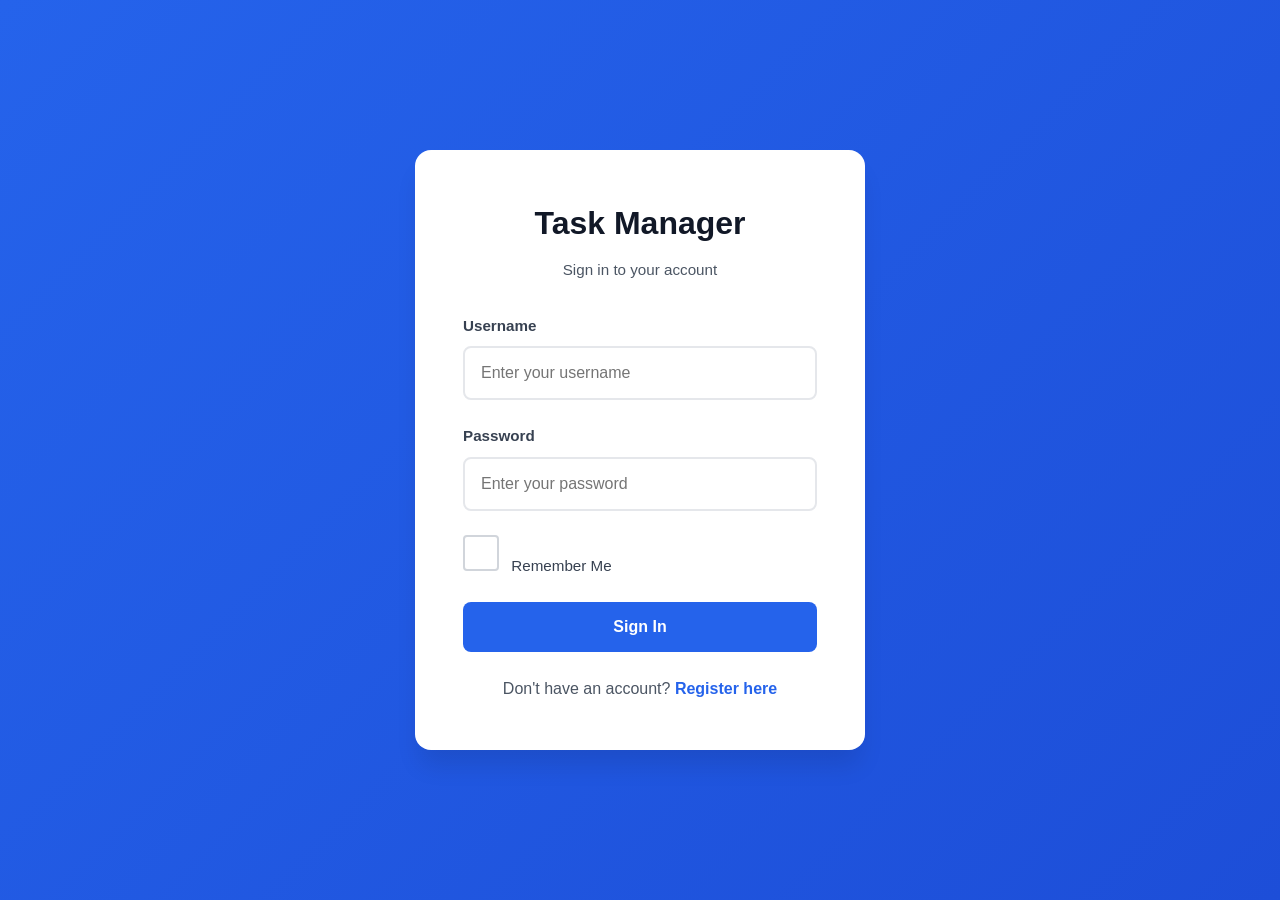
==== task-manager-web/categories.html @ 160f6a1c "Build complete Task Manager frontend web application - Implemented 5 HTML pages (login, register, da" ====
<!DOCTYPE html>
<html lang="en">
<head>
    <meta charset="UTF-8">
    <meta name="viewport" content="width=device-width, initial-scale=1.0">
    <title>Categories - Task Manager</title>
    <link rel="stylesheet" href="css/style.css">
    <link rel="stylesheet" href="css/forms.css">
    <link rel="stylesheet" href="css/components.css">
</head>
<body>
    <div class="main-container">
        <!-- Navigation -->
        <nav class="navbar" data-testid="navbar">
            <div class="nav-brand">
                <h2>Task Manager</h2>
            </div>
            <ul class="nav-menu">
                <li><a href="dashboard.html" data-testid="nav-dashboard">Dashboard</a></li>
                <li><a href="tasks.html" data-testid="nav-tasks">Tasks</a></li>
                <li><a href="categories.html" class="active" data-testid="nav-categories">Categories</a></li>
                <li><a href="#" id="logoutBtn" data-testid="nav-logout">Logout</a></li>
            </ul>
        </nav>

        <!-- Main Content -->
        <div class="content-wrapper">
            <div class="page-header">
                <h1>Categories</h1>
                <button class="btn btn-primary" id="addCategoryBtn" data-testid="add-category-button">
                    ➕ Add New Category
                </button>
            </div>

            <!-- Categories Grid -->
            <div class="categories-grid" id="categoriesGrid" data-testid="categories-grid">
                <!-- Categories will be loaded here -->
            </div>
        </div>
    </div>

    <!-- Add/Edit Category Modal -->
    <div id="categoryModal" class="modal" data-testid="category-modal">
        <div class="modal-content modal-small">
            <div class="modal-header">
                <h2 id="modalTitle">Add New Category</h2>
                <button class="modal-close" data-testid="modal-close">&times;</button>
            </div>
            <form id="categoryForm">
                <input type="hidden" id="categoryId" data-testid="category-id">

                <div class="form-group">
                    <label for="categoryName">Category Name *</label>
                    <input
                        type="text"
                        id="categoryName"
                        data-testid="category-name"
                        placeholder="Enter category name"
                        required
                    >
                    <span class="error-message" id="nameError"></span>
                </div>

                <div class="form-group">
                    <label for="categoryColor">Category Color *</label>
                    <div class="color-picker" data-testid="color-picker">
                        <input
                            type="color"
                            id="categoryColor"
                            data-testid="category-color"
                            value="#2563eb"
                            required
                        >
                        <span class="color-preview" id="colorPreview">#2563eb</span>
                    </div>
                    <span class="error-message" id="colorError"></span>
                </div>

                <div class="modal-actions">
                    <button type="button" class="btn btn-secondary" data-testid="cancel-category" id="cancelCategoryBtn">
                        Cancel
                    </button>
                    <button type="submit" class="btn btn-primary" data-testid="save-category" id="saveCategoryBtn">
                        <span class="btn-text">Save Category</span>
                        <span class="btn-loader" style="display: none;"></span>
                    </button>
                </div>
            </form>
        </div>
    </div>

    <!-- Delete Confirmation Modal -->
    <div id="deleteModal" class="modal" data-testid="delete-modal">
        <div class="modal-content modal-small">
            <div class="modal-header">
                <h2>Confirm Delete</h2>
                <button class="modal-close" data-testid="delete-modal-close">&times;</button>
            </div>
            <div class="modal-body">
                <p>Are you sure you want to delete this category? Tasks using this category will be set to "Uncategorized".</p>
            </div>
            <div class="modal-actions">
                <button class="btn btn-secondary" data-testid="cancel-delete" id="cancelDeleteBtn">
                    Cancel
                </button>
                <button class="btn btn-danger" data-testid="confirm-delete" id="confirmDeleteBtn">
                    <span class="btn-text">Delete</span>
                    <span class="btn-loader" style="display: none;"></span>
                </button>
            </div>
        </div>
    </div>

    <!-- Toast Notification -->
    <div id="toast" class="toast"></div>

    <!-- Loading Overlay -->
    <div id="loadingOverlay" class="loading-overlay" style="display: none;">
        <div class="spinner"></div>
    </div>

    <script src="js/utils.js"></script>
    <script src="js/validation.js"></script>
    <script src="js/storage.js"></script>
    <script src="js/categories.js"></script>
</body>
</html>
---- task-manager-web/css/style.css ----
/* ========================================
   TASK MANAGER - MAIN STYLESHEET
   Color Scheme:
   - Primary Blue: #2563eb
   - Success Green: #10b981
   - Danger Red: #ef4444
   ======================================== */

/* === RESET & BASE STYLES === */
* {
    margin: 0;
    padding: 0;
    box-sizing: border-box;
}

:root {
    /* Colors */
    --primary: #2563eb;
    --primary-dark: #1d4ed8;
    --primary-light: #3b82f6;
    --success: #10b981;
    --success-dark: #059669;
    --danger: #ef4444;
    --danger-dark: #dc2626;
    --warning: #f59e0b;
    --warning-dark: #d97706;
    --info: #06b6d4;

    /* Neutrals */
    --white: #ffffff;
    --gray-50: #f9fafb;
    --gray-100: #f3f4f6;
    --gray-200: #e5e7eb;
    --gray-300: #d1d5db;
    --gray-400: #9ca3af;
    --gray-500: #6b7280;
    --gray-600: #4b5563;
    --gray-700: #374151;
    --gray-800: #1f2937;
    --gray-900: #111827;

    /* Spacing */
    --spacing-xs: 0.25rem;
    --spacing-sm: 0.5rem;
    --spacing-md: 1rem;
    --spacing-lg: 1.5rem;
    --spacing-xl: 2rem;
    --spacing-2xl: 3rem;

    /* Border radius */
    --radius-sm: 0.25rem;
    --radius-md: 0.5rem;
    --radius-lg: 0.75rem;
    --radius-xl: 1rem;

    /* Shadows */
    --shadow-sm: 0 1px 2px 0 rgba(0, 0, 0, 0.05);
    --shadow-md: 0 4px 6px -1px rgba(0, 0, 0, 0.1);
    --shadow-lg: 0 10px 15px -3px rgba(0, 0, 0, 0.1);
    --shadow-xl: 0 20px 25px -5px rgba(0, 0, 0, 0.1);

    /* Transitions */
    --transition: all 0.3s ease;
}

body {
    font-family: -apple-system, BlinkMacSystemFont, 'Segoe UI', 'Roboto', 'Oxygen',
        'Ubuntu', 'Cantarell', 'Fira Sans', 'Droid Sans', 'Helvetica Neue', sans-serif;
    -webkit-font-smoothing: antialiased;
    -moz-osx-font-smoothing: grayscale;
    background-color: var(--gray-50);
    color: var(--gray-900);
    line-height: 1.6;
    font-size: 16px;
}

/* === AUTHENTICATION CONTAINER === */
.auth-container {
    min-height: 100vh;
    display: flex;
    align-items: center;
    justify-content: center;
    padding: var(--spacing-lg);
    background: linear-gradient(135deg, var(--primary) 0%, var(--primary-dark) 100%);
}

.auth-card {
    background: var(--white);
    border-radius: var(--radius-xl);
    box-shadow: var(--shadow-xl);
    padding: var(--spacing-2xl);
    width: 100%;
    max-width: 450px;
    animation: slideUp 0.4s ease;
}

@keyframes slideUp {
    from {
        opacity: 0;
        transform: translateY(20px);
    }
    to {
        opacity: 1;
        transform: translateY(0);
    }
}

.auth-header {
    text-align: center;
    margin-bottom: var(--spacing-xl);
}

.auth-header h1 {
    font-size: 2rem;
    font-weight: 700;
    color: var(--gray-900);
    margin-bottom: var(--spacing-sm);
}

.auth-header p {
    color: var(--gray-600);
    font-size: 0.95rem;
}

.auth-footer {
    text-align: center;
    margin-top: var(--spacing-lg);
    color: var(--gray-600);
}

.auth-footer a {
    color: var(--primary);
    text-decoration: none;
    font-weight: 600;
    transition: var(--transition);
}

.auth-footer a:hover {
    color: var(--primary-dark);
    text-decoration: underline;
}

/* === MAIN CONTAINER === */
.main-container {
    min-height: 100vh;
    display: flex;
    flex-direction: column;
}

.content-wrapper {
    flex: 1;
    padding: var(--spacing-xl);
    max-width: 1400px;
    margin: 0 auto;
    width: 100%;
}

/* === NAVIGATION === */
.navbar {
    background: var(--white);
    box-shadow: var(--shadow-sm);
    padding: var(--spacing-md) var(--spacing-xl);
    display: flex;
    justify-content: space-between;
    align-items: center;
    position: sticky;
    top: 0;
    z-index: 100;
}

.nav-brand h2 {
    color: var(--primary);
    font-size: 1.5rem;
    font-weight: 700;
}

.nav-menu {
    display: flex;
    list-style: none;
    gap: var(--spacing-lg);
    align-items: center;
}

.nav-menu a {
    text-decoration: none;
    color: var(--gray-700);
    font-weight: 500;
    padding: var(--spacing-sm) var(--spacing-md);
    border-radius: var(--radius-md);
    transition: var(--transition);
}

.nav-menu a:hover {
    background: var(--gray-100);
    color: var(--primary);
}

.nav-menu a.active {
    background: var(--primary);
    color: var(--white);
}

/* === PAGE HEADER === */
.page-header {
    display: flex;
    justify-content: space-between;
    align-items: center;
    margin-bottom: var(--spacing-xl);
}

.page-header h1 {
    font-size: 2rem;
    font-weight: 700;
    color: var(--gray-900);
}

/* === STATISTICS CARDS === */
.stats-grid {
    display: grid;
    grid-template-columns: repeat(auto-fit, minmax(250px, 1fr));
    gap: var(--spacing-lg);
    margin-bottom: var(--spacing-2xl);
}

.stat-card {
    background: var(--white);
    border-radius: var(--radius-lg);
    padding: var(--spacing-lg);
    box-shadow: var(--shadow-md);
    display: flex;
    align-items: center;
    gap: var(--spacing-md);
    transition: var(--transition);
    border-left: 4px solid transparent;
}

.stat-card:hover {
    transform: translateY(-2px);
    box-shadow: var(--shadow-lg);
}

.stat-card-primary {
    border-left-color: var(--primary);
}

.stat-card-success {
    border-left-color: var(--success);
}

.stat-card-warning {
    border-left-color: var(--warning);
}

.stat-card-danger {
    border-left-color: var(--danger);
}

.stat-icon {
    font-size: 2.5rem;
}

.stat-content h3 {
    font-size: 2rem;
    font-weight: 700;
    color: var(--gray-900);
}

.stat-content p {
    color: var(--gray-600);
    font-size: 0.9rem;
}

/* === QUICK ACTIONS === */
.quick-actions {
    background: var(--white);
    border-radius: var(--radius-lg);
    padding: var(--spacing-xl);
    box-shadow: var(--shadow-md);
    margin-bottom: var(--spacing-2xl);
}

.quick-actions h2 {
    margin-bottom: var(--spacing-md);
    color: var(--gray-900);
}

.action-buttons {
    display: flex;
    gap: var(--spacing-md);
    flex-wrap: wrap;
}

/* === RECENT TASKS SECTION === */
.recent-tasks-section {
    background: var(--white);
    border-radius: var(--radius-lg);
    padding: var(--spacing-xl);
    box-shadow: var(--shadow-md);
}

.section-header {
    display: flex;
    justify-content: space-between;
    align-items: center;
    margin-bottom: var(--spacing-lg);
}

.section-header h2 {
    color: var(--gray-900);
}

.link-primary {
    color: var(--primary);
    text-decoration: none;
    font-weight: 600;
    transition: var(--transition);
}

.link-primary:hover {
    color: var(--primary-dark);
}

.task-preview {
    background: var(--gray-50);
    border-radius: var(--radius-md);
    padding: var(--spacing-md);
    margin-bottom: var(--spacing-md);
    border-left: 4px solid var(--gray-300);
    transition: var(--transition);
}

.task-preview:hover {
    border-left-color: var(--primary);
    box-shadow: var(--shadow-sm);
}

.task-preview-header {
    display: flex;
    justify-content: space-between;
    align-items: center;
    margin-bottom: var(--spacing-sm);
}

.task-preview-header h4 {
    color: var(--gray-900);
    font-size: 1.1rem;
}

.task-preview-desc {
    color: var(--gray-600);
    font-size: 0.9rem;
    margin-bottom: var(--spacing-sm);
}

.task-preview-footer {
    display: flex;
    justify-content: space-between;
    align-items: center;
    font-size: 0.85rem;
}

.task-date {
    color: var(--gray-500);
}

/* === FILTERS SECTION === */
.filters-section {
    background: var(--white);
    border-radius: var(--radius-lg);
    padding: var(--spacing-lg);
    box-shadow: var(--shadow-md);
    margin-bottom: var(--spacing-xl);
}

.search-box {
    margin-bottom: var(--spacing-md);
}

.search-box input {
    width: 100%;
    padding: var(--spacing-md);
    border: 2px solid var(--gray-200);
    border-radius: var(--radius-md);
    font-size: 1rem;
    transition: var(--transition);
}

.search-box input:focus {
    outline: none;
    border-color: var(--primary);
    box-shadow: 0 0 0 3px rgba(37, 99, 235, 0.1);
}

.filter-controls {
    display: flex;
    gap: var(--spacing-md);
    flex-wrap: wrap;
}

.filter-select {
    padding: var(--spacing-sm) var(--spacing-md);
    border: 2px solid var(--gray-200);
    border-radius: var(--radius-md);
    font-size: 0.95rem;
    background: var(--white);
    cursor: pointer;
    transition: var(--transition);
}

.filter-select:focus {
    outline: none;
    border-color: var(--primary);
}

/* === TABLE === */
.table-container {
    background: var(--white);
    border-radius: var(--radius-lg);
    box-shadow: var(--shadow-md);
    overflow-x: auto;
    margin-bottom: var(--spacing-lg);
}

.tasks-table {
    width: 100%;
    border-collapse: collapse;
}

.tasks-table thead {
    background: var(--gray-50);
}

.tasks-table th {
    padding: var(--spacing-md);
    text-align: left;
    font-weight: 600;
    color: var(--gray-700);
    border-bottom: 2px solid var(--gray-200);
}

.tasks-table td {
    padding: var(--spacing-md);
    border-bottom: 1px solid var(--gray-200);
}

.tasks-table tbody tr {
    transition: var(--transition);
}

.tasks-table tbody tr:hover {
    background: var(--gray-50);
}

/* === BADGES === */
.badge {
    display: inline-block;
    padding: var(--spacing-xs) var(--spacing-sm);
    border-radius: var(--radius-sm);
    font-size: 0.8rem;
    font-weight: 600;
    text-transform: uppercase;
}

.badge-high {
    background: rgba(239, 68, 68, 0.1);
    color: var(--danger);
}

.badge-medium {
    background: rgba(245, 158, 11, 0.1);
    color: var(--warning);
}

.badge-low {
    background: rgba(6, 182, 212, 0.1);
    color: var(--info);
}

.task-status {
    display: inline-flex;
    align-items: center;
    gap: var(--spacing-xs);
    font-size: 0.9rem;
    font-weight: 500;
}

.status-complete {
    color: var(--success);
}

.status-incomplete {
    color: var(--warning);
}

.status-complete::before {
    content: "✓";
    display: inline-block;
    width: 18px;
    height: 18px;
    background: var(--success);
    color: var(--white);
    border-radius: 50%;
    text-align: center;
    line-height: 18px;
    font-size: 12px;
}

.status-incomplete::before {
    content: "○";
    display: inline-block;
    width: 18px;
    height: 18px;
    border: 2px solid var(--warning);
    color: var(--warning);
    border-radius: 50%;
    text-align: center;
    line-height: 14px;
    font-size: 12px;
}

/* === PAGINATION === */
.pagination {
    display: flex;
    justify-content: center;
    gap: var(--spacing-sm);
    margin-top: var(--spacing-lg);
}

.pagination button {
    padding: var(--spacing-sm) var(--spacing-md);
    border: 2px solid var(--gray-200);
    background: var(--white);
    border-radius: var(--radius-md);
    cursor: pointer;
    transition: var(--transition);
    font-weight: 500;
}

.pagination button:hover:not(:disabled) {
    background: var(--gray-50);
    border-color: var(--primary);
}

.pagination button.active {
    background: var(--primary);
    color: var(--white);
    border-color: var(--primary);
}

.pagination button:disabled {
    opacity: 0.5;
    cursor: not-allowed;
}

/* === CATEGORIES GRID === */
.categories-grid {
    display: grid;
    grid-template-columns: repeat(auto-fill, minmax(250px, 1fr));
    gap: var(--spacing-lg);
}

.category-card {
    background: var(--white);
    border-radius: var(--radius-lg);
    padding: var(--spacing-lg);
    box-shadow: var(--shadow-md);
    transition: var(--transition);
    border-left: 4px solid;
}

.category-card:hover {
    transform: translateY(-2px);
    box-shadow: var(--shadow-lg);
}

.category-header {
    display: flex;
    justify-content: space-between;
    align-items: center;
    margin-bottom: var(--spacing-sm);
}

.category-name {
    font-size: 1.2rem;
    font-weight: 600;
    color: var(--gray-900);
}

.category-actions {
    display: flex;
    gap: var(--spacing-sm);
}

.category-info {
    color: var(--gray-600);
    font-size: 0.9rem;
}

/* === EMPTY STATE === */
.empty-state {
    text-align: center;
    padding: var(--spacing-2xl);
    color: var(--gray-500);
    font-size: 1.1rem;
}

/* === UTILITIES === */
.text-center {
    text-align: center;
}

.mt-1 { margin-top: var(--spacing-sm); }
.mt-2 { margin-top: var(--spacing-md); }
.mt-3 { margin-top: var(--spacing-lg); }
.mb-1 { margin-bottom: var(--spacing-sm); }
.mb-2 { margin-bottom: var(--spacing-md); }
.mb-3 { margin-bottom: var(--spacing-lg); }

/* === RESPONSIVE === */
@media (max-width: 768px) {
    .navbar {
        flex-direction: column;
        gap: var(--spacing-md);
    }

    .nav-menu {
        flex-wrap: wrap;
        justify-content: center;
    }

    .page-header {
        flex-direction: column;
        gap: var(--spacing-md);
        align-items: flex-start;
    }

    .stats-grid {
        grid-template-columns: 1fr;
    }

    .action-buttons {
        flex-direction: column;
    }

    .action-buttons .btn {
        width: 100%;
    }

    .filter-controls {
        flex-direction: column;
    }

    .filter-select {
        width: 100%;
    }

    .table-container {
        overflow-x: scroll;
    }

    .tasks-table {
        min-width: 800px;
    }
}
---- task-manager-web/css/forms.css ----
/* ========================================
   TASK MANAGER - FORMS STYLESHEET
   ======================================== */

/* === FORM BASE STYLES === */
.auth-form {
    width: 100%;
}

.form-group {
    margin-bottom: var(--spacing-lg);
}

.form-group label {
    display: block;
    margin-bottom: var(--spacing-sm);
    font-weight: 600;
    color: var(--gray-700);
    font-size: 0.95rem;
}

.form-group input,
.form-group textarea,
.form-group select {
    width: 100%;
    padding: var(--spacing-md);
    border: 2px solid var(--gray-200);
    border-radius: var(--radius-md);
    font-size: 1rem;
    font-family: inherit;
    transition: var(--transition);
    background-color: var(--white);
}

.form-group input:focus,
.form-group textarea:focus,
.form-group select:focus {
    outline: none;
    border-color: var(--primary);
    box-shadow: 0 0 0 3px rgba(37, 99, 235, 0.1);
}

.form-group input:disabled,
.form-group textarea:disabled,
.form-group select:disabled {
    background-color: var(--gray-100);
    cursor: not-allowed;
    opacity: 0.6;
}

.form-group textarea {
    resize: vertical;
    min-height: 100px;
}

/* === FORM ROW (for side-by-side inputs) === */
.form-row {
    display: grid;
    grid-template-columns: repeat(2, 1fr);
    gap: var(--spacing-md);
}

@media (max-width: 768px) {
    .form-row {
        grid-template-columns: 1fr;
    }
}

/* === ERROR MESSAGES === */
.error-message {
    display: block;
    color: var(--danger);
    font-size: 0.85rem;
    margin-top: var(--spacing-xs);
    min-height: 1.2rem;
}

.error-message:empty {
    display: none;
}

.error-message-box {
    background: rgba(239, 68, 68, 0.1);
    border: 1px solid var(--danger);
    border-radius: var(--radius-md);
    padding: var(--spacing-md);
    margin-bottom: var(--spacing-md);
    color: var(--danger);
    font-size: 0.9rem;
}

.form-group input.error,
.form-group textarea.error,
.form-group select.error {
    border-color: var(--danger);
}

.form-group input.error:focus,
.form-group textarea.error:focus,
.form-group select.error:focus {
    box-shadow: 0 0 0 3px rgba(239, 68, 68, 0.1);
}

/* === CHECKBOX STYLES === */
.checkbox-group {
    display: flex;
    align-items: center;
    margin-bottom: var(--spacing-md);
}

.checkbox-label {
    display: flex;
    align-items: center;
    cursor: pointer;
    user-select: none;
    font-weight: normal;
}

.checkbox-label input[type="checkbox"] {
    width: auto;
    margin-right: var(--spacing-sm);
    cursor: pointer;
    width: 18px;
    height: 18px;
    accent-color: var(--primary);
}

.checkbox-label span {
    font-weight: 500;
    color: var(--gray-700);
}

/* === CUSTOM CHECKBOX (optional enhancement) === */
input[type="checkbox"] {
    appearance: none;
    -webkit-appearance: none;
    width: 20px;
    height: 20px;
    border: 2px solid var(--gray-300);
    border-radius: var(--radius-sm);
    cursor: pointer;
    position: relative;
    transition: var(--transition);
}

input[type="checkbox"]:checked {
    background-color: var(--primary);
    border-color: var(--primary);
}

input[type="checkbox"]:checked::after {
    content: "✓";
    position: absolute;
    top: 50%;
    left: 50%;
    transform: translate(-50%, -50%);
    color: var(--white);
    font-size: 14px;
    font-weight: bold;
}

input[type="checkbox"]:focus {
    outline: none;
    box-shadow: 0 0 0 3px rgba(37, 99, 235, 0.1);
}

/* === COLOR PICKER === */
.color-picker {
    display: flex;
    align-items: center;
    gap: var(--spacing-md);
}

.color-picker input[type="color"] {
    width: 60px;
    height: 40px;
    border: 2px solid var(--gray-200);
    border-radius: var(--radius-md);
    cursor: pointer;
    padding: 2px;
}

.color-picker input[type="color"]:focus {
    outline: none;
    border-color: var(--primary);
    box-shadow: 0 0 0 3px rgba(37, 99, 235, 0.1);
}

.color-preview {
    padding: var(--spacing-sm) var(--spacing-md);
    background: var(--gray-100);
    border-radius: var(--radius-md);
    font-family: monospace;
    font-size: 0.9rem;
    color: var(--gray-700);
}

/* === DATE INPUT === */
input[type="date"] {
    position: relative;
}

input[type="date"]::-webkit-calendar-picker-indicator {
    cursor: pointer;
    opacity: 0.6;
    transition: var(--transition);
}

input[type="date"]::-webkit-calendar-picker-indicator:hover {
    opacity: 1;
}

/* === SELECT DROPDOWN === */
select {
    cursor: pointer;
    background-image: url("data:image/svg+xml,%3Csvg xmlns='http://www.w3.org/2000/svg' width='12' height='12' viewBox='0 0 12 12'%3E%3Cpath fill='%234b5563' d='M6 9L1 4h10z'/%3E%3C/svg%3E");
    background-repeat: no-repeat;
    background-position: right var(--spacing-md) center;
    padding-right: calc(var(--spacing-md) * 2.5);
    appearance: none;
    -webkit-appearance: none;
    -moz-appearance: none;
}

select::-ms-expand {
    display: none;
}

/* === INPUT ICONS (for future enhancement) === */
.input-group {
    position: relative;
}

.input-group input {
    padding-left: calc(var(--spacing-md) * 2.5);
}

.input-icon {
    position: absolute;
    left: var(--spacing-md);
    top: 50%;
    transform: translateY(-50%);
    color: var(--gray-400);
    pointer-events: none;
}

/* === FORM VALIDATION STATES === */
.form-group input.success,
.form-group textarea.success,
.form-group select.success {
    border-color: var(--success);
}

.form-group input.success:focus,
.form-group textarea.success:focus,
.form-group select.success:focus {
    box-shadow: 0 0 0 3px rgba(16, 185, 129, 0.1);
}

.success-message {
    display: block;
    color: var(--success);
    font-size: 0.85rem;
    margin-top: var(--spacing-xs);
}

/* === FORM HELPERS === */
.form-help {
    display: block;
    color: var(--gray-500);
    font-size: 0.85rem;
    margin-top: var(--spacing-xs);
}

.form-required {
    color: var(--danger);
}

/* === FLOATING LABELS (optional) === */
.floating-label {
    position: relative;
}

.floating-label input,
.floating-label textarea {
    padding-top: calc(var(--spacing-md) * 1.5);
}

.floating-label label {
    position: absolute;
    left: var(--spacing-md);
    top: var(--spacing-md);
    transition: var(--transition);
    pointer-events: none;
}

.floating-label input:focus + label,
.floating-label input:not(:placeholder-shown) + label,
.floating-label textarea:focus + label,
.floating-label textarea:not(:placeholder-shown) + label {
    top: var(--spacing-xs);
    font-size: 0.75rem;
    color: var(--primary);
}

/* === RADIO BUTTONS === */
input[type="radio"] {
    width: 18px;
    height: 18px;
    margin-right: var(--spacing-sm);
    accent-color: var(--primary);
    cursor: pointer;
}

.radio-group {
    display: flex;
    gap: var(--spacing-md);
    flex-wrap: wrap;
}

.radio-label {
    display: flex;
    align-items: center;
    cursor: pointer;
}

/* === FILE INPUT === */
input[type="file"] {
    padding: var(--spacing-sm);
}

input[type="file"]::file-selector-button {
    padding: var(--spacing-sm) var(--spacing-md);
    background: var(--primary);
    color: var(--white);
    border: none;
    border-radius: var(--radius-md);
    cursor: pointer;
    margin-right: var(--spacing-md);
    transition: var(--transition);
}

input[type="file"]::file-selector-button:hover {
    background: var(--primary-dark);
}

/* === FORM RESPONSIVE === */
@media (max-width: 768px) {
    .form-group input,
    .form-group textarea,
    .form-group select {
        font-size: 16px; /* Prevents zoom on iOS */
    }
}
---- task-manager-web/css/components.css ----
/* ========================================
   TASK MANAGER - COMPONENTS STYLESHEET
   Modals, Buttons, Toast, Loading, etc.
   ======================================== */

/* === BUTTONS === */
.btn {
    display: inline-flex;
    align-items: center;
    justify-content: center;
    gap: var(--spacing-sm);
    padding: var(--spacing-md) var(--spacing-lg);
    font-size: 1rem;
    font-weight: 600;
    border: none;
    border-radius: var(--radius-md);
    cursor: pointer;
    transition: var(--transition);
    text-decoration: none;
    font-family: inherit;
    position: relative;
    overflow: hidden;
}

.btn:disabled {
    opacity: 0.6;
    cursor: not-allowed;
}

.btn:not(:disabled):hover {
    transform: translateY(-1px);
    box-shadow: var(--shadow-md);
}

.btn:not(:disabled):active {
    transform: translateY(0);
}

/* Button Variants */
.btn-primary {
    background: var(--primary);
    color: var(--white);
}

.btn-primary:not(:disabled):hover {
    background: var(--primary-dark);
}

.btn-secondary {
    background: var(--gray-200);
    color: var(--gray-700);
}

.btn-secondary:not(:disabled):hover {
    background: var(--gray-300);
}

.btn-success {
    background: var(--success);
    color: var(--white);
}

.btn-success:not(:disabled):hover {
    background: var(--success-dark);
}

.btn-danger {
    background: var(--danger);
    color: var(--white);
}

.btn-danger:not(:disabled):hover {
    background: var(--danger-dark);
}

.btn-warning {
    background: var(--warning);
    color: var(--white);
}

.btn-warning:not(:disabled):hover {
    background: var(--warning-dark);
}

/* Button Sizes */
.btn-sm {
    padding: var(--spacing-sm) var(--spacing-md);
    font-size: 0.875rem;
}

.btn-lg {
    padding: var(--spacing-lg) var(--spacing-xl);
    font-size: 1.125rem;
}

.btn-block {
    width: 100%;
}

/* Icon Buttons */
.btn-icon {
    padding: var(--spacing-sm);
    width: 36px;
    height: 36px;
    display: inline-flex;
    align-items: center;
    justify-content: center;
    border-radius: var(--radius-md);
}

/* Button Loader */
.btn-loader {
    width: 16px;
    height: 16px;
    border: 2px solid rgba(255, 255, 255, 0.3);
    border-top-color: var(--white);
    border-radius: 50%;
    animation: spin 0.6s linear infinite;
}

@keyframes spin {
    to { transform: rotate(360deg); }
}

.btn.loading .btn-text {
    display: none;
}

.btn.loading .btn-loader {
    display: inline-block;
}

/* === MODALS === */
.modal {
    display: none;
    position: fixed;
    top: 0;
    left: 0;
    width: 100%;
    height: 100%;
    background: rgba(0, 0, 0, 0.5);
    z-index: 1000;
    align-items: center;
    justify-content: center;
    animation: fadeIn 0.3s ease;
}

.modal.active {
    display: flex;
}

@keyframes fadeIn {
    from {
        opacity: 0;
    }
    to {
        opacity: 1;
    }
}

.modal-content {
    background: var(--white);
    border-radius: var(--radius-xl);
    box-shadow: var(--shadow-xl);
    width: 90%;
    max-width: 600px;
    max-height: 90vh;
    overflow-y: auto;
    animation: slideUp 0.3s ease;
}

.modal-small {
    max-width: 400px;
}

.modal-large {
    max-width: 800px;
}

@keyframes slideUp {
    from {
        opacity: 0;
        transform: translateY(30px);
    }
    to {
        opacity: 1;
        transform: translateY(0);
    }
}

.modal-header {
    display: flex;
    justify-content: space-between;
    align-items: center;
    padding: var(--spacing-xl);
    border-bottom: 1px solid var(--gray-200);
}

.modal-header h2 {
    margin: 0;
    color: var(--gray-900);
    font-size: 1.5rem;
}

.modal-close {
    background: none;
    border: none;
    font-size: 2rem;
    color: var(--gray-400);
    cursor: pointer;
    padding: 0;
    width: 32px;
    height: 32px;
    display: flex;
    align-items: center;
    justify-content: center;
    border-radius: var(--radius-md);
    transition: var(--transition);
    line-height: 1;
}

.modal-close:hover {
    background: var(--gray-100);
    color: var(--gray-700);
}

.modal-body {
    padding: var(--spacing-xl);
}

.modal-actions {
    display: flex;
    justify-content: flex-end;
    gap: var(--spacing-md);
    padding: var(--spacing-xl);
    border-top: 1px solid var(--gray-200);
}

/* === TOAST NOTIFICATIONS === */
.toast {
    position: fixed;
    top: 20px;
    right: 20px;
    background: var(--gray-900);
    color: var(--white);
    padding: var(--spacing-md) var(--spacing-lg);
    border-radius: var(--radius-md);
    box-shadow: var(--shadow-xl);
    z-index: 2000;
    display: none;
    align-items: center;
    gap: var(--spacing-md);
    min-width: 300px;
    max-width: 500px;
    animation: slideInRight 0.3s ease;
}

@keyframes slideInRight {
    from {
        opacity: 0;
        transform: translateX(100px);
    }
    to {
        opacity: 1;
        transform: translateX(0);
    }
}

@keyframes slideOutRight {
    from {
        opacity: 1;
        transform: translateX(0);
    }
    to {
        opacity: 0;
        transform: translateX(100px);
    }
}

.toast.show {
    display: flex;
}

.toast.hide {
    animation: slideOutRight 0.3s ease forwards;
}

.toast.success {
    background: var(--success);
}

.toast.error {
    background: var(--danger);
}

.toast.warning {
    background: var(--warning);
}

.toast.info {
    background: var(--info);
}

.toast::before {
    content: "ℹ️";
    font-size: 1.5rem;
}

.toast.success::before {
    content: "✅";
}

.toast.error::before {
    content: "❌";
}

.toast.warning::before {
    content: "⚠️";
}

/* === LOADING OVERLAY === */
.loading-overlay {
    position: fixed;
    top: 0;
    left: 0;
    width: 100%;
    height: 100%;
    background: rgba(255, 255, 255, 0.9);
    z-index: 9999;
    display: flex;
    align-items: center;
    justify-content: center;
}

.spinner {
    width: 50px;
    height: 50px;
    border: 4px solid var(--gray-200);
    border-top-color: var(--primary);
    border-radius: 50%;
    animation: spin 0.8s linear infinite;
}

/* Small Spinner */
.spinner-sm {
    width: 20px;
    height: 20px;
    border-width: 2px;
}

/* === CARDS === */
.card {
    background: var(--white);
    border-radius: var(--radius-lg);
    box-shadow: var(--shadow-md);
    padding: var(--spacing-lg);
    transition: var(--transition);
}

.card:hover {
    box-shadow: var(--shadow-lg);
}

.card-header {
    margin-bottom: var(--spacing-md);
    padding-bottom: var(--spacing-md);
    border-bottom: 1px solid var(--gray-200);
}

.card-title {
    font-size: 1.25rem;
    font-weight: 600;
    color: var(--gray-900);
    margin: 0;
}

.card-body {
    color: var(--gray-700);
}

.card-footer {
    margin-top: var(--spacing-md);
    padding-top: var(--spacing-md);
    border-top: 1px solid var(--gray-200);
}

/* === ALERTS === */
.alert {
    padding: var(--spacing-md) var(--spacing-lg);
    border-radius: var(--radius-md);
    margin-bottom: var(--spacing-md);
    display: flex;
    align-items: center;
    gap: var(--spacing-md);
}

.alert-success {
    background: rgba(16, 185, 129, 0.1);
    border: 1px solid var(--success);
    color: var(--success-dark);
}

.alert-error {
    background: rgba(239, 68, 68, 0.1);
    border: 1px solid var(--danger);
    color: var(--danger-dark);
}

.alert-warning {
    background: rgba(245, 158, 11, 0.1);
    border: 1px solid var(--warning);
    color: var(--warning-dark);
}

.alert-info {
    background: rgba(6, 182, 212, 0.1);
    border: 1px solid var(--info);
    color: #0e7490;
}

/* === TOOLTIPS === */
[data-tooltip] {
    position: relative;
    cursor: help;
}

[data-tooltip]::after {
    content: attr(data-tooltip);
    position: absolute;
    bottom: 100%;
    left: 50%;
    transform: translateX(-50%) translateY(-8px);
    background: var(--gray-900);
    color: var(--white);
    padding: var(--spacing-sm) var(--spacing-md);
    border-radius: var(--radius-md);
    font-size: 0.85rem;
    white-space: nowrap;
    opacity: 0;
    pointer-events: none;
    transition: var(--transition);
    z-index: 1000;
}

[data-tooltip]:hover::after {
    opacity: 1;
}

/* === DROPDOWN === */
.dropdown {
    position: relative;
    display: inline-block;
}

.dropdown-toggle {
    cursor: pointer;
}

.dropdown-menu {
    position: absolute;
    top: 100%;
    right: 0;
    background: var(--white);
    border: 1px solid var(--gray-200);
    border-radius: var(--radius-md);
    box-shadow: var(--shadow-lg);
    min-width: 200px;
    padding: var(--spacing-sm);
    display: none;
    z-index: 100;
    margin-top: var(--spacing-xs);
}

.dropdown.active .dropdown-menu {
    display: block;
}

.dropdown-item {
    display: block;
    padding: var(--spacing-sm) var(--spacing-md);
    color: var(--gray-700);
    text-decoration: none;
    border-radius: var(--radius-sm);
    transition: var(--transition);
    cursor: pointer;
}

.dropdown-item:hover {
    background: var(--gray-100);
}

.dropdown-divider {
    height: 1px;
    background: var(--gray-200);
    margin: var(--spacing-sm) 0;
}

/* === PROGRESS BAR === */
.progress {
    width: 100%;
    height: 10px;
    background: var(--gray-200);
    border-radius: var(--radius-xl);
    overflow: hidden;
}

.progress-bar {
    height: 100%;
    background: var(--primary);
    transition: width 0.3s ease;
}

.progress-bar-success {
    background: var(--success);
}

.progress-bar-danger {
    background: var(--danger);
}

.progress-bar-warning {
    background: var(--warning);
}

/* === ACTION BUTTONS IN TABLE === */
.action-btns {
    display: flex;
    gap: var(--spacing-sm);
}

/* === RESPONSIVE === */
@media (max-width: 768px) {
    .modal-content {
        width: 95%;
        max-height: 95vh;
    }

    .modal-header,
    .modal-body,
    .modal-actions {
        padding: var(--spacing-md);
    }

    .toast {
        right: 10px;
        left: 10px;
        min-width: auto;
    }

    .modal-actions {
        flex-direction: column;
    }

    .modal-actions .btn {
        width: 100%;
    }
}
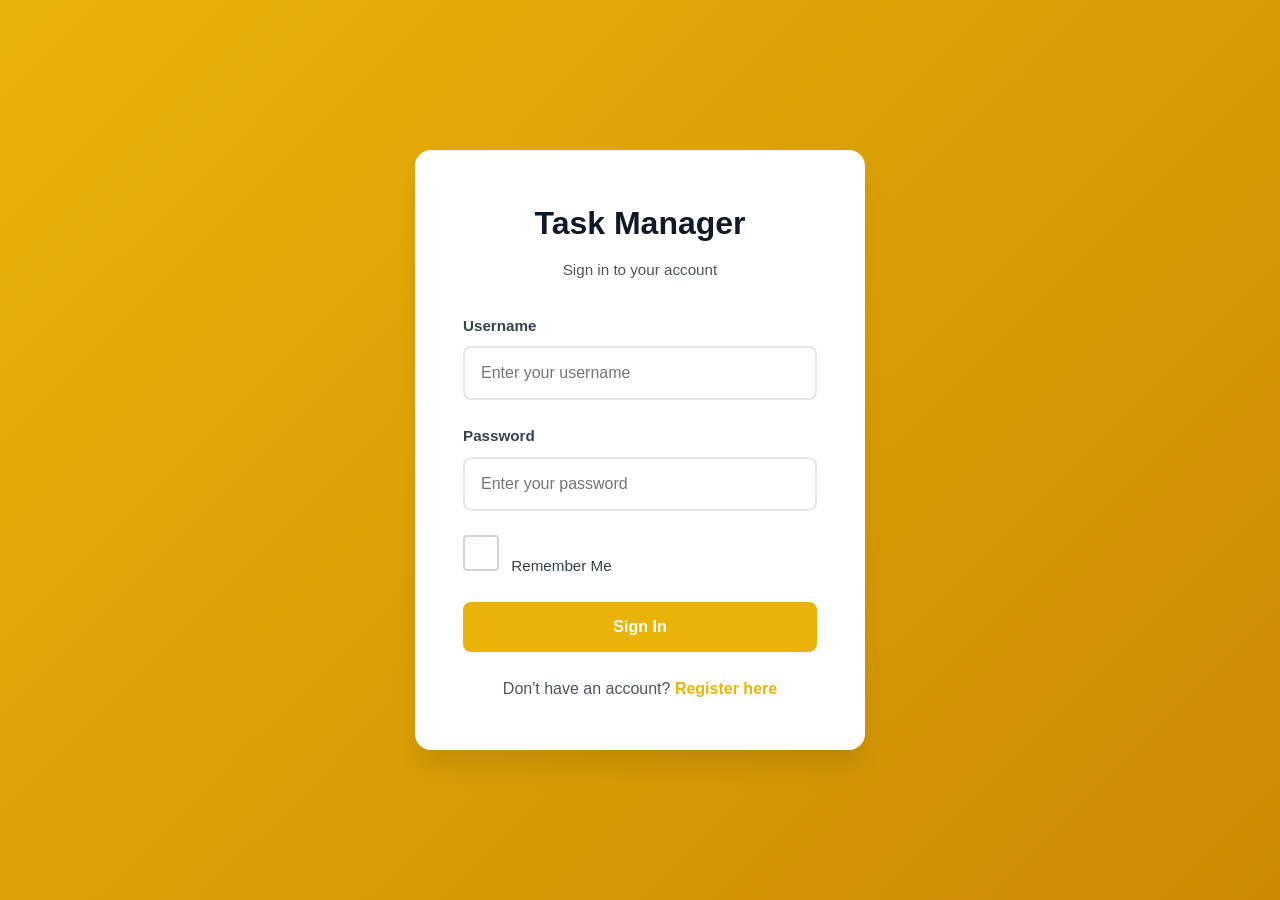
==== commit 61e3662d: "Change theme from blue to yellow - Updated primary color scheme from blue (#2563eb) to yellow (#eab3" ====
--- a/task-manager-web/categories.html
+++ b/task-manager-web/categories.html
@@ -68,10 +68,10 @@
                             type="color"
                             id="categoryColor"
                             data-testid="category-color"
-                            value="#2563eb"
+                            value="#eab308"
                             required
                         >
-                        <span class="color-preview" id="colorPreview">#2563eb</span>
+                        <span class="color-preview" id="colorPreview">#eab308</span>
                     </div>
                     <span class="error-message" id="colorError"></span>
                 </div>
--- a/task-manager-web/css/style.css
+++ b/task-manager-web/css/style.css
@@ -1,7 +1,7 @@
 /* ========================================
    TASK MANAGER - MAIN STYLESHEET
    Color Scheme:
-   - Primary Blue: #2563eb
+   - Primary Yellow: #eab308
    - Success Green: #10b981
    - Danger Red: #ef4444
    ======================================== */
@@ -15,9 +15,9 @@
 
 :root {
     /* Colors */
-    --primary: #2563eb;
-    --primary-dark: #1d4ed8;
-    --primary-light: #3b82f6;
+    --primary: #eab308;
+    --primary-dark: #ca8a04;
+    --primary-light: #fbbf24;
     --success: #10b981;
     --success-dark: #059669;
     --danger: #ef4444;
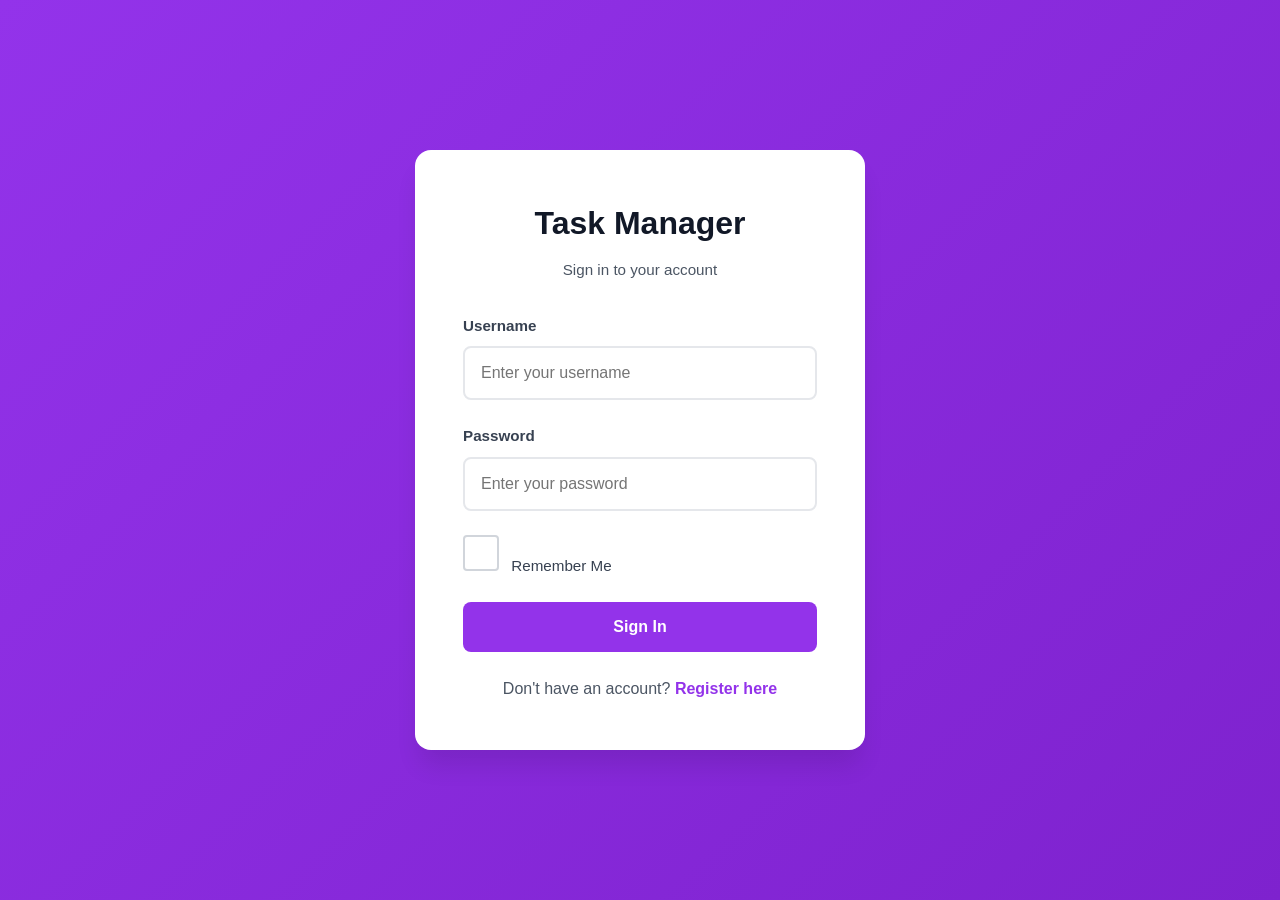
==== commit eaa08374: "Change theme from yellow to purple - Updated primary color scheme from yellow (#eab308) to purple (#" ====
--- a/task-manager-web/categories.html
+++ b/task-manager-web/categories.html
@@ -68,10 +68,10 @@
                             type="color"
                             id="categoryColor"
                             data-testid="category-color"
-                            value="#eab308"
+                            value="#9333ea"
                             required
                         >
-                        <span class="color-preview" id="colorPreview">#eab308</span>
+                        <span class="color-preview" id="colorPreview">#9333ea</span>
                     </div>
                     <span class="error-message" id="colorError"></span>
                 </div>
--- a/task-manager-web/css/style.css
+++ b/task-manager-web/css/style.css
@@ -1,7 +1,7 @@
 /* ========================================
    TASK MANAGER - MAIN STYLESHEET
    Color Scheme:
-   - Primary Yellow: #eab308
+   - Primary Purple: #9333ea
    - Success Green: #10b981
    - Danger Red: #ef4444
    ======================================== */
@@ -15,9 +15,9 @@
 
 :root {
     /* Colors */
-    --primary: #eab308;
-    --primary-dark: #ca8a04;
-    --primary-light: #fbbf24;
+    --primary: #9333ea;
+    --primary-dark: #7e22ce;
+    --primary-light: #a855f7;
     --success: #10b981;
     --success-dark: #059669;
     --danger: #ef4444;
